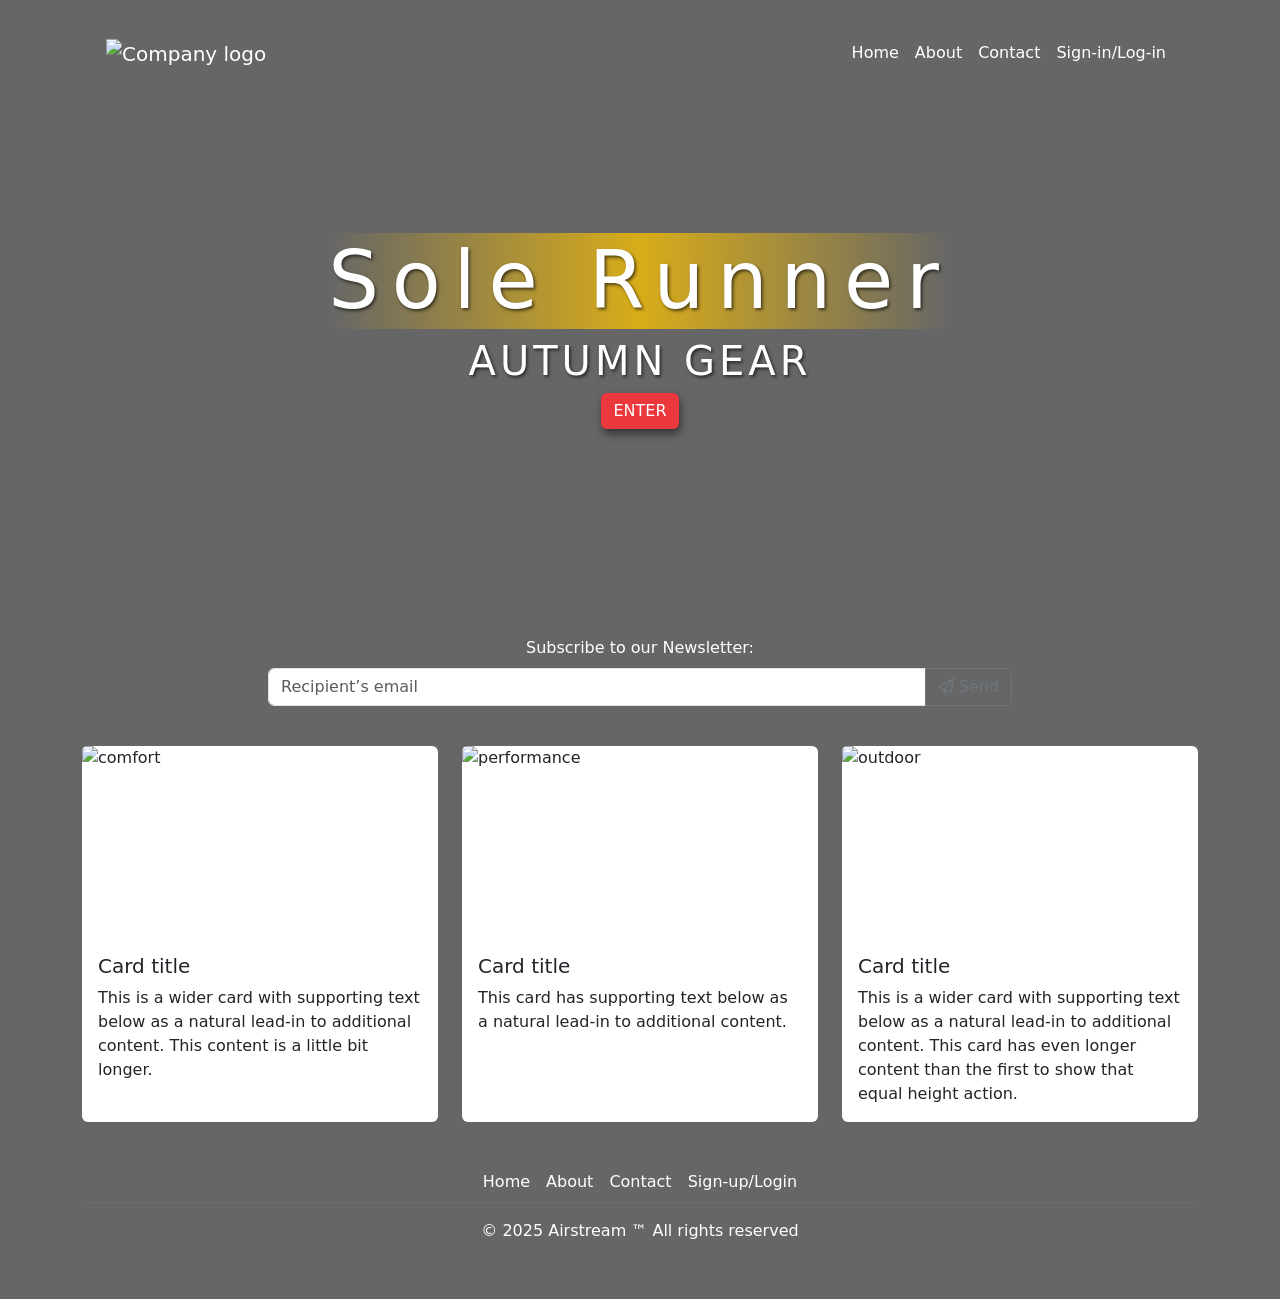
==== index.html @ c44de0c5 "create index for website" ====
<!DOCTYPE html>
<html lang="en">

<head>
    <meta charset="UTF-8">
    <meta name="viewport" content="width=device-width, initial-scale=1.0">
    <title>Document</title>
    <!--Boostrap Style-->
    <link href="https://cdn.jsdelivr.net/npm/bootstrap@5.3.8/dist/css/bootstrap.min.css" rel="stylesheet"
        integrity="sha384-sRIl4kxILFvY47J16cr9ZwB07vP4J8+LH7qKQnuqkuIAvNWLzeN8tE5YBujZqJLB" crossorigin="anonymous">

    <!-- 5. Import Custom Stylesheet-->
    <!-- TODO -->
    <link rel="stylesheet" href="styles/styles.css">
    <link rel="stylesheet" href="https://cdnjs.cloudflare.com/ajax/libs/font-awesome/6.6.0/css/all.min.css"
        integrity="sha512-Kc323vGBEqzTmouAECnVceyQqyqdsSiqLQISBL29aUW4U/M7pSPA/gEUZQqv1cwx4OnYxTxve5UMg5GT6L4JJg=="
        crossorigin="anonymous" referrerpolicy="no-referrer">
</head>

<body>
    <!--This is where all the HTML tag reside-->

    <!--1.Container for site main nav and header(hero section)-->
    <div class="container mi-vh-75 p-4 fw-lighter">
        <!--Navbar-->
        <!-- sm(higher tolerance) to xxl(lower tolerance) to react to view changes -->
        <nav class="navbar navbar-expand-sm navbar-dark">
            <div class="container-fluid">
                <a class="navbar-brand" href="#">
                    <!--Site logo here-->
                    <img src="img/logo-small.png" alt="Company logo">
                </a>
                <button class="navbar-toggler" type="button" data-bs-toggle="collapse" data-bs-target="#navbarNav"
                    aria-controls="navbarNav" aria-expanded="false" aria-label="Toggle navigation">
                    <span class="navbar-toggler-icon"></span>
                </button>
                <div class="collapse navbar-collapse " id="navbarNav">
                    <ul class="navbar-nav mx-auto d-flex w-100 justify-content-end">
                        <li class="nav-item text-nowrap">
                            <a class="nav-link active" aria-current="page" href="#">Home</a>
                        </li>
                        <li class="nav-item text-nowrap">
                            <a class="nav-link active" aria-current="page" href="#">About</a>
                        </li>
                        <li class="nav-item text-nowrap">
                            <a class="nav-link active" aria-current="page" href="#">Contact</a>
                        </li>
                        <li class="nav-item text-nowrap">
                            <a class="nav-link active flex-nowrap" aria-current="page" href="#">Sign-in/Log-in</a>
                        </li>
                    </ul>
                </div>
            </div>
        </nav>
        <!--Hero-->
        <header
            class="herobanner rounded-4 text-center mt-4 pt-2 pb-2 d-flex flex-column align-items-center justify-content-center">

            <h1 class="display-1 text-white fw-lighter shadow-effects">Sole Runner</h1>

            <h4 class="display-6 text-white fw-lighter shadow-effects text-uppercase">Autumn Gear</h4>

            <a class="btn btn-primary btn-primary-shadow text-uppercase fw-light">Enter</a>

        </header>
    </div>

    <!--2. Container for newsletter form-->
    <div class="container mt-5">
        <!--Setup  the CTA to subscribe-->
        <div class="d-flex flex-column">
            <!--Adjust the width of the form-->
            <div class="col-md-8 mx-auto">
                <!--Title-->
                <div class="text-white text-center fw-light pt-2 pb-2">
                    Subscribe to our Newsletter:
                </div>
                <!--Form to submit to subscrib to newsletter-->
                <form action="https//end-point-url.com" method="post">
                    <!--Input group to send email address-->
                    <div class="input-group mb-3">
                        <input type="text" class="form-control" placeholder="Recipient’s email"
                            aria-label="Recipient’s email" aria-describedby="text-input">
                        <button class="btn btn-outline-secondary" type="button" id="button-addon2">
                            <i class="fa-regular fa-paper-plane"></i>
                            Send
                        </button>
                    </div>
                </form>
            </div>
        </div>
    </div>
    <div class="container my-4">
        <!--3.Container for the card group-->
        <div class="row row-cols-1 row-cols-md-3 g-4 homepage-card">
            <div class="col">
                <div class="card h-100 border-0">
                    <img src="img/comfort.jpg" class="card-img-top " alt="comfort">
                    <div class="card-body">
                        <h5 class="card-title">Card title</h5>
                        <p class="card-text">This is a wider card with supporting text below as a natural lead-in to
                            additional content. This content is a little bit longer.</p>
                    </div>
                </div>
            </div>
            <div class="col">
                <div class="card h-100 border-0 ">
                    <img src="img/performance.jpg" class="card-img-top" alt="performance">
                    <div class="card-body">
                        <h5 class="card-title">Card title</h5>
                        <p class="card-text">This card has supporting text below as a natural lead-in to additional
                            content.
                        </p>
                    </div>
                </div>
            </div>
            <div class="col">
                <div class="card h-100 border-0">
                    <img src="img/outdoor.jpg" class="card-img-top" alt="outdoor">
                    <div class="card-body">
                        <h5 class="card-title">Card title</h5>
                        <p class="card-text">This is a wider card with supporting text below as a natural lead-in to
                            additional content. This card has even longer content than the first to show that equal
                            height
                            action.
                        </p>
                    </div>
                </div>
            </div>
        </div>
    </div>
    <!--4.Footer for copyright information-->
    <div class="container">
        <footer class="py-3 my-4">
            <ul class="nav justify-content-center border-bottom border-secondary border-opacity-50 mb-3">
                <li class="nav-item"><a href="#" class="nav-link px-2 text-white fw-lighter ">Home</a></li>
                <li class="nav-item"><a href="#" class="nav-link px-2 text-white fw-lighter ">About</a></li>
                <li class="nav-item"><a href="#" class="nav-link px-2 text-white fw-lighter ">Contact</a></li>
                <li class="nav-item"><a href="#" class="nav-link px-2 text-white fw-lighter ">Sign-up/Login</a></li>
            </ul>
            <p class="text-center text-white fw-lighter">&copy; 2025 Airstream &trade; All rights reserved</p>
        </footer>
    </div>
    <!--Boostrap Javascript Library-->
    <script src="https://cdn.jsdelivr.net/npm/bootstrap@5.3.8/dist/js/bootstrap.bundle.min.js"
        integrity="sha384-FKyoEForCGlyvwx9Hj09JcYn3nv7wiPVlz7YYwJrWVcXK/BmnVDxM+D2scQbITxI"
        crossorigin="anonymous"></script>

</body>

</html>
---- styles/styles.css ----
/* universal settings */
*,*::before,*::after{
  margin:0;
  padding:0;
  box-sizing: border-box;
  /* outline: 1px dashed #ffff20; */
}

html{
  font-size: 16px;                    /* 1 rem used on the page == 16px  */
  font-family: "Poppins", sans-serif;
}

body{
  background-image: url("../img/motorsport.png");
  background-repeat: no-repeat;
  background-position: top center;
  background-size:cover;
  background-attachment: fixed;
  background-color: rgba(0, 0, 0, 0.6);
  background-blend-mode: overlay;
}

/* 
Bootstrap's style rules: .btn-primary has been overriden (below).
The keyword !important declares higher priority over the specific style rules for .btn-primary.
*/

.btn-primary{
  background-color:#ea383c !important;
  border: none !important;
}

.btn-primary:hover{
  background-color:rgba(234, 56, 59, 0.7) !important;
  border: none !important;
}


.btn-primary-shadow{
  box-shadow: .1rem .3rem .5rem rgba(0, 0, 0, 0.5);
}

/* banner colours */
.herobanner{
  min-height: 50dvh;
  background-image: url("../img/sneaker.jpg");
  background-position: center;
  background-repeat: no-repeat;
  background-size: cover;
}

.herobanner  h1, .homebanner h4{
  letter-spacing: 0.8rem;
}


.herobanner h1{
  background: linear-gradient(to right, rgba(255, 255, 255, 0), rgba(255, 196, 0, 0.75), rgba(255, 255, 255, 0))
}

.shadow-effects {
  color: transparent;
  letter-spacing: .10em;
  text-shadow: .1rem .1rem .2rem rgba(0, 0, 0, 0.6);
}

.bg-primary{
  background-color:#ea383c !important;
  border: none !important;
}

.homepage-card img {
  width: 100%;
  height: 12rem;
  object-fit: cover;
  background-size:cover;
  background-position: center center;
  background-repeat: no-repeat;
  background-image: url("https://placehold.co/100x100/orange/white?text=Image Placeholder");
  /* text-indent: -9999px; */ /* remove or comment out if all images are available */
}
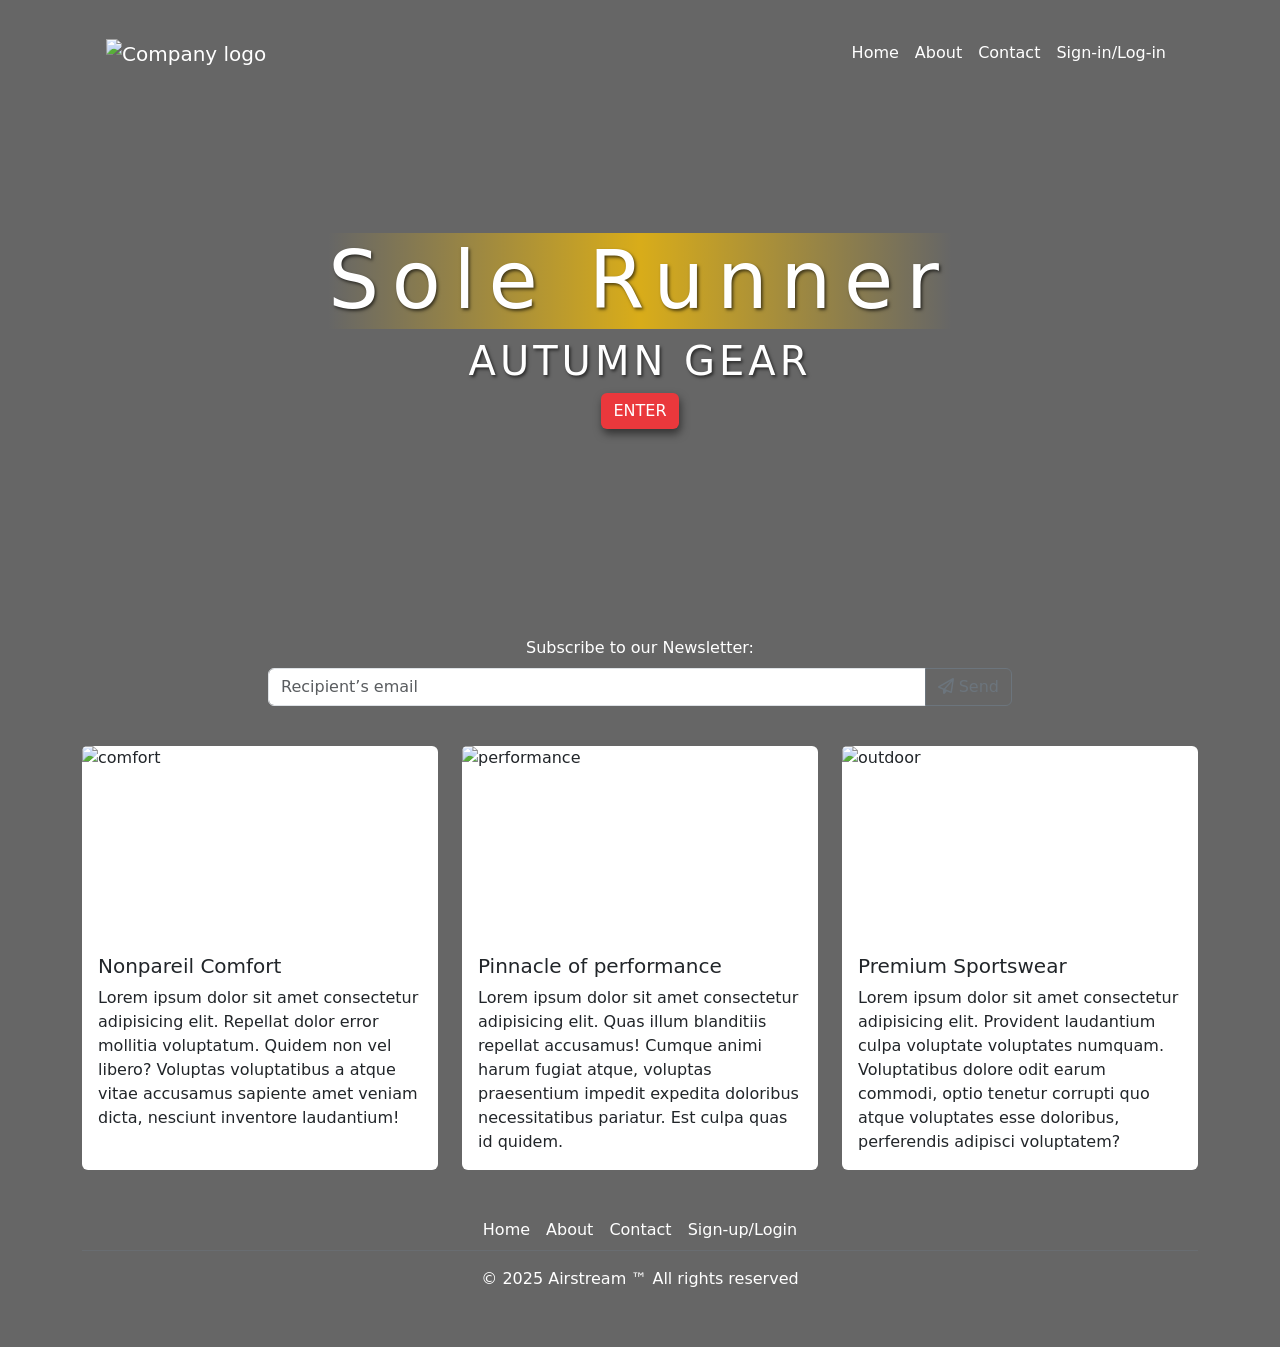
==== commit fbcb7eee: "login page" ====
--- a/index.html
+++ b/index.html
@@ -43,10 +43,10 @@
                             <a class="nav-link active" aria-current="page" href="#">About</a>
                         </li>
                         <li class="nav-item text-nowrap">
-                            <a class="nav-link active" aria-current="page" href="#">Contact</a>
+                            <a class="nav-link active" aria-current="page" href="contact.html">Contact</a>
                         </li>
                         <li class="nav-item text-nowrap">
-                            <a class="nav-link active flex-nowrap" aria-current="page" href="#">Sign-in/Log-in</a>
+                            <a class="nav-link active flex-nowrap" aria-current="page" href="login.html">Sign-in/Log-in</a>
                         </li>
                     </ul>
                 </div>
@@ -97,9 +97,10 @@
                 <div class="card h-100 border-0">
                     <img src="img/comfort.jpg" class="card-img-top " alt="comfort">
                     <div class="card-body">
-                        <h5 class="card-title">Card title</h5>
-                        <p class="card-text">This is a wider card with supporting text below as a natural lead-in to
-                            additional content. This content is a little bit longer.</p>
+                        <h5 class="card-title">Nonpareil Comfort</h5>
+                        <p class="card-text">Lorem ipsum dolor sit amet consectetur adipisicing elit. Repellat dolor
+                            error mollitia voluptatum. Quidem non vel libero? Voluptas voluptatibus a atque vitae
+                            accusamus sapiente amet veniam dicta, nesciunt inventore laudantium!</p>
                     </div>
                 </div>
             </div>
@@ -107,9 +108,10 @@
                 <div class="card h-100 border-0 ">
                     <img src="img/performance.jpg" class="card-img-top" alt="performance">
                     <div class="card-body">
-                        <h5 class="card-title">Card title</h5>
-                        <p class="card-text">This card has supporting text below as a natural lead-in to additional
-                            content.
+                        <h5 class="card-title">Pinnacle of performance</h5>
+                        <p class="card-text">Lorem ipsum dolor sit amet consectetur adipisicing elit. Quas illum
+                            blanditiis repellat accusamus! Cumque animi harum fugiat atque, voluptas praesentium impedit
+                            expedita doloribus necessitatibus pariatur. Est culpa quas id quidem.
                         </p>
                     </div>
                 </div>
@@ -118,11 +120,10 @@
                 <div class="card h-100 border-0">
                     <img src="img/outdoor.jpg" class="card-img-top" alt="outdoor">
                     <div class="card-body">
-                        <h5 class="card-title">Card title</h5>
-                        <p class="card-text">This is a wider card with supporting text below as a natural lead-in to
-                            additional content. This card has even longer content than the first to show that equal
-                            height
-                            action.
+                        <h5 class="card-title">Premium Sportswear</h5>
+                        <p class="card-text">Lorem ipsum dolor sit amet consectetur adipisicing elit. Provident
+                            laudantium culpa voluptate voluptates numquam. Voluptatibus dolore odit earum commodi, optio
+                            tenetur corrupti quo atque voluptates esse doloribus, perferendis adipisci voluptatem?
                         </p>
                     </div>
                 </div>
@@ -133,9 +134,10 @@
     <div class="container">
         <footer class="py-3 my-4">
             <ul class="nav justify-content-center border-bottom border-secondary border-opacity-50 mb-3">
-                <li class="nav-item"><a href="#" class="nav-link px-2 text-white fw-lighter ">Home</a></li>
+                <li class="nav-item"><a href="/index.html" class="nav-link px-2 text-white fw-lighter ">Home</a></li>
                 <li class="nav-item"><a href="#" class="nav-link px-2 text-white fw-lighter ">About</a></li>
-                <li class="nav-item"><a href="#" class="nav-link px-2 text-white fw-lighter ">Contact</a></li>
+                <li class="nav-item"><a href="/contact.html" class="nav-link px-2 text-white fw-lighter ">Contact</a>
+                </li>
                 <li class="nav-item"><a href="#" class="nav-link px-2 text-white fw-lighter ">Sign-up/Login</a></li>
             </ul>
             <p class="text-center text-white fw-lighter">&copy; 2025 Airstream &trade; All rights reserved</p>
--- a/styles/styles.css
+++ b/styles/styles.css
@@ -81,3 +81,8 @@
   /* text-indent: -9999px; */ /* remove or comment out if all images are available */
 }
 
+@media screen and (min-width:576px) {
+    .form-signin{
+      width: 300px;
+    }
+}
